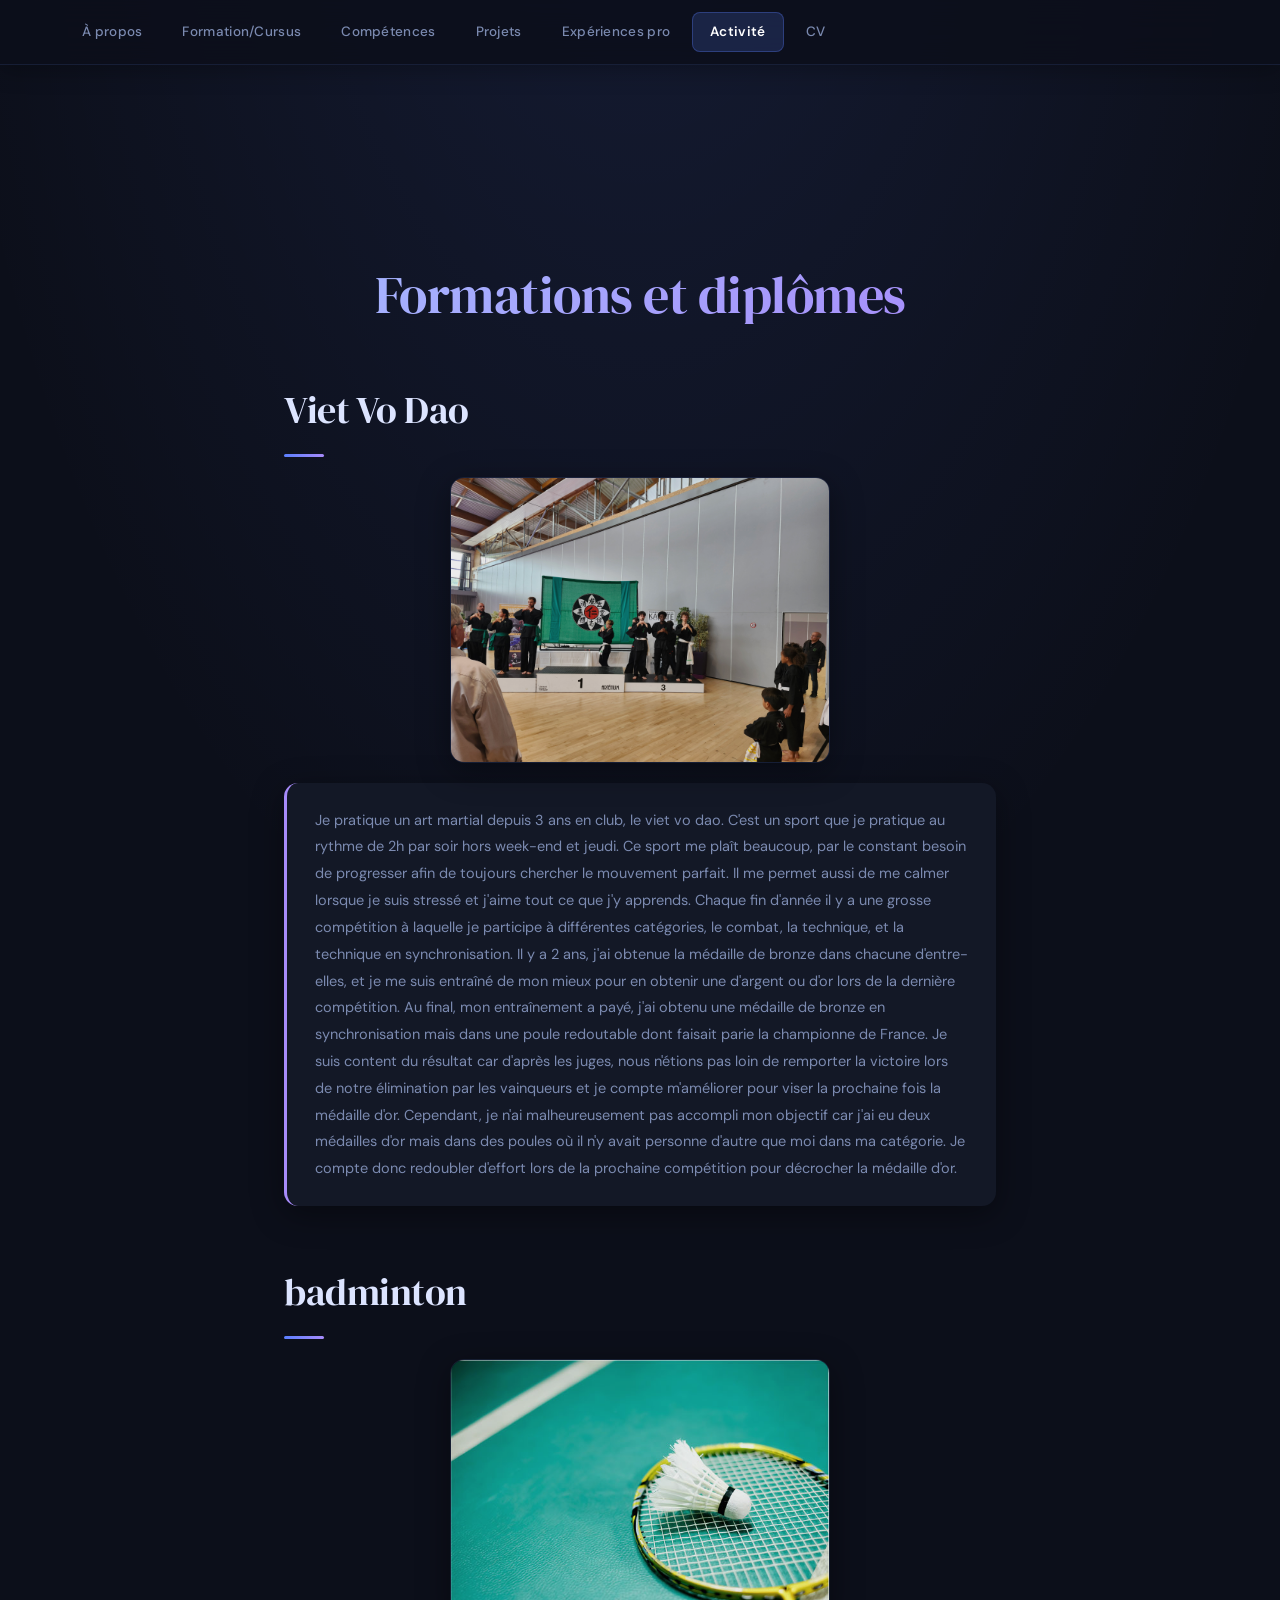
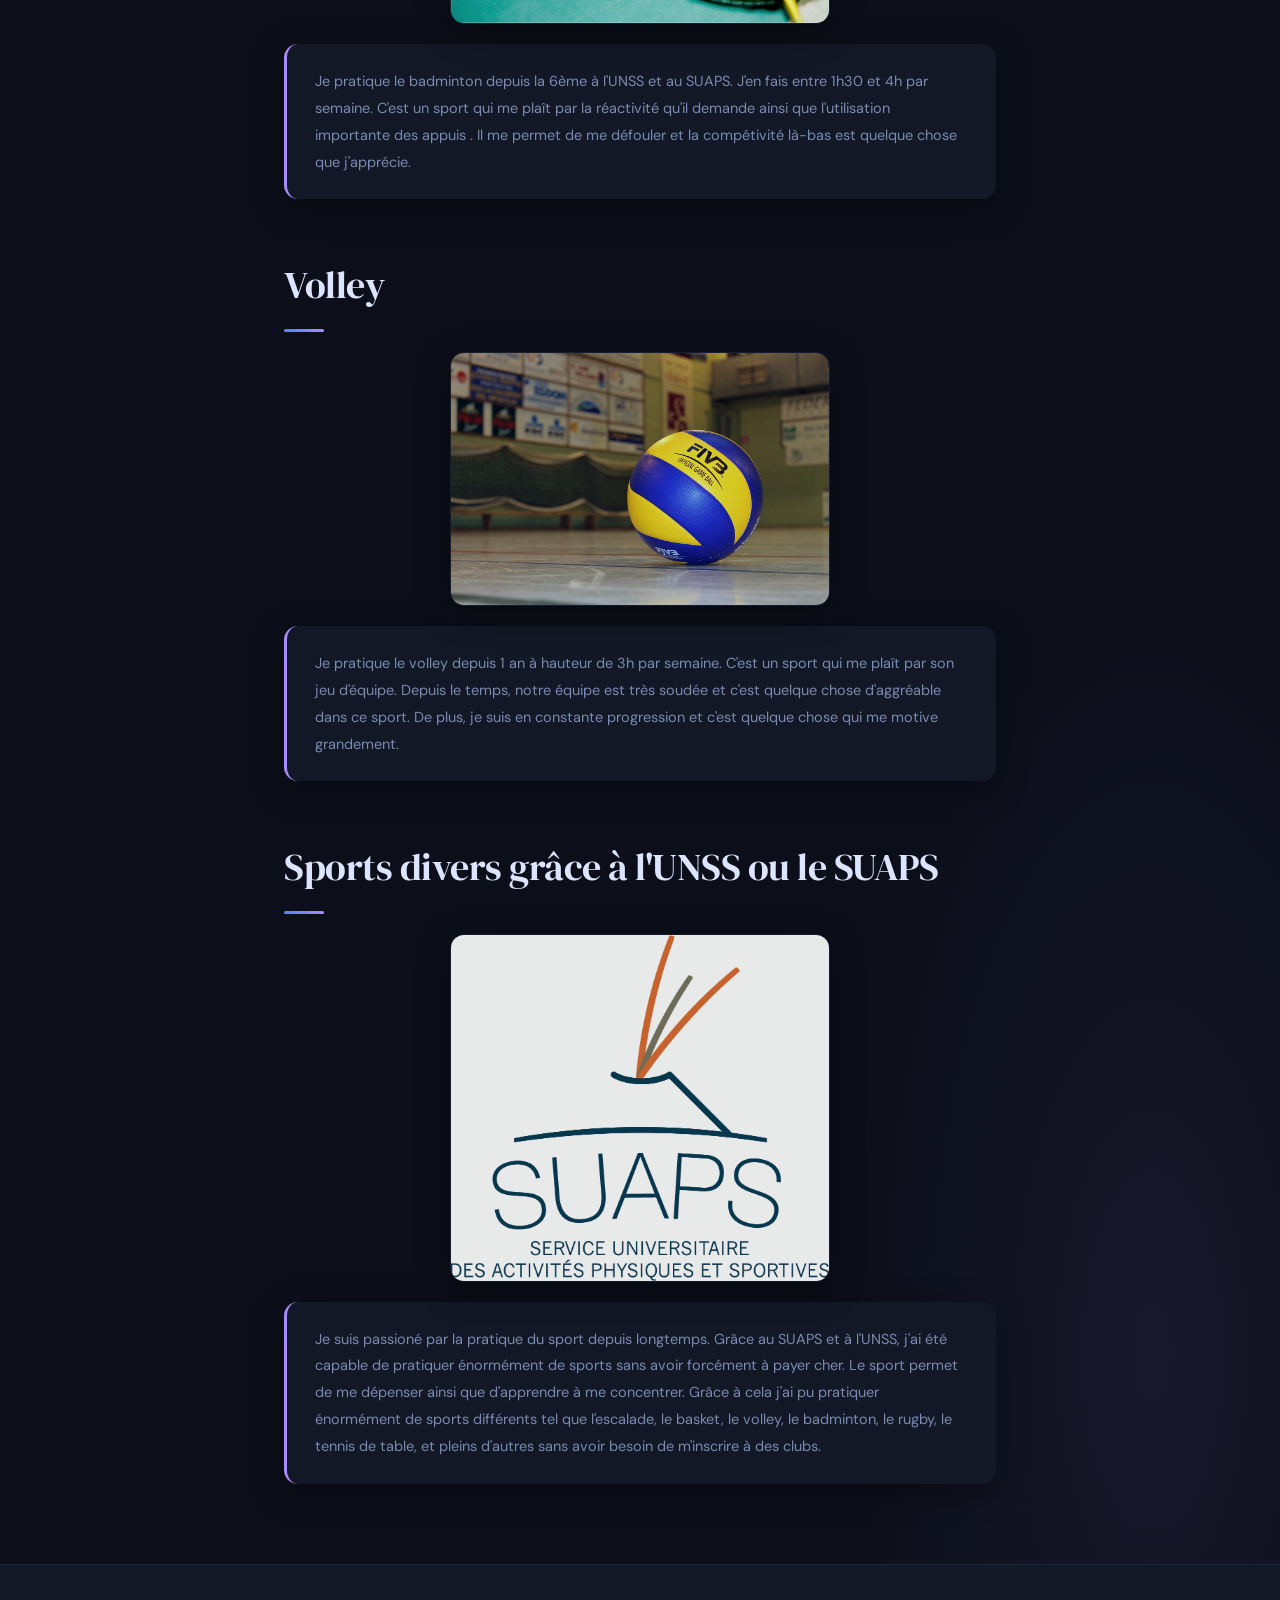
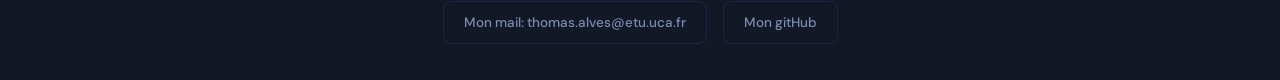
==== pages/activité.html @ bb129e4e "portfolio fait" ====
<!DOCTYPE html>
<html lang="fr">
<head>
    <meta charset="UTF-8">
    <meta name="viewport" content="width=device-width, initial-scale=1.0">
    <link type="text/css" rel="stylesheet" href="../style.css">
    <title>À propos</title>
</head>
<body>
    <header>
        <nav>
            <ul>
                <li><a href="../index.html" >À propos</a></li>
                <li><a href="Formations.html">Formation/Cursus</a></li>
                <li><a href="competences.html">Compétences</a></li>
                <li><a href="projets.html">Projets</a></li>
                <li><a href="experiences.html">Expériences pro</a></li>
                <li><a href="activité.html" class="activePage">Activité</a></li>
                <li><a href="cv.html">CV</a></li>
            </ul>
        </nav>
        <br><br><br><br><br>
        <div class="accueil">
            <h1>Formations et diplômes</h1>
        </div>
        <div class="listeact">
            <h1>Viet Vo Dao</h1>
            <img src="../images/viet.jpg" alt="photo du viet">
            <p>Je pratique un art martial depuis 3 ans en club, le viet vo dao. C'est un sport que je pratique au rythme de 2h par soir hors week-end et jeudi. Ce sport me plaît beaucoup, par le constant besoin de progresser afin de toujours chercher le mouvement parfait. Il me permet aussi de me calmer lorsque je suis stressé et j'aime tout ce que j'y apprends. Chaque fin d'année il y a une grosse compétition à laquelle je participe à différentes catégories, le combat, la technique, et la technique en synchronisation. Il y a 2 ans, j'ai obtenue la médaille de bronze dans chacune d'entre-elles, et je me suis entraîné de mon mieux pour en obtenir une d'argent ou d'or lors de la dernière compétition. Au final, mon entraînement a payé, j'ai obtenu une médaille de bronze en synchronisation mais dans une poule redoutable dont faisait parie la championne de France. Je suis content du résultat car d'après les juges, nous n'étions pas loin de remporter la victoire lors de notre élimination par les vainqueurs et je compte m'améliorer pour viser la prochaine fois la médaille d'or. Cependant, je n'ai malheureusement pas accompli mon objectif car j'ai eu deux médailles d'or mais dans des poules où il n'y avait personne d'autre que moi dans ma catégorie. Je compte donc redoubler d'effort lors de la prochaine compétition pour décrocher la médaille d'or. </p>
            <h1>badminton</h1>
            <img src="../images/bad.jpg" alt="photo du viet">
            <p>Je pratique le badminton depuis la 6ème à l'UNSS et au SUAPS. J'en fais entre 1h30 et 4h par semaine. C'est un sport qui me plaît par la réactivité qu'il demande ainsi que l'utilisation importante des appuis . Il me permet de me défouler et la compétivité là-bas est quelque chose que j'apprécie. </p>
            
            <h1>Volley</h1>
            <img src="../images/image_volley.jpg" alt="photo du volley">
            <p>Je pratique le volley depuis 1 an à hauteur de 3h par semaine. C'est un sport qui me plaît par son jeu d'équipe. Depuis le temps, notre équipe est très soudée et c'est quelque chose d'aggréable dans ce sport. De plus, je suis en constante progression et c'est quelque chose qui me motive grandement.</p>


            <h1>Sports divers grâce à l'UNSS ou le SUAPS</h1>
            <img src="../images/suaps.jpg" alt="photo du viet">
            <p>Je suis passioné par la pratique du sport depuis longtemps. Grâce au SUAPS et à l'UNSS, j'ai été capable de pratiquer énormément de sports sans avoir forcément à payer cher. Le sport permet de me dépenser ainsi que d'apprendre à me concentrer. Grâce à cela j'ai pu pratiquer énormément de sports différents tel que l'escalade, le basket, le volley, le badminton, le rugby, le tennis de table, et pleins d'autres sans avoir besoin de m'inscrire à des clubs. </p>
    </header>
    <footer class="footer">
        <a href="mailto:thomas.alves@etu.uca.fr">Mon mail: thomas.alves@etu.uca.fr</a>
        <a href="https://github.com/tohsam">Mon gitHub</a>
    </footer>
</body>
</html>
---- style.css ----
@import url('https://fonts.googleapis.com/css2?family=DM+Serif+Display:ital@0;1&family=DM+Sans:ital,opsz,wght@0,9..40,300;0,9..40,400;0,9..40,500;0,9..40,600;1,9..40,300&display=swap');
 
/* ===== VARIABLES ===== */
:root {
    --bg:         #0c0f1a;
    --surface:    #131826;
    --surface-2:  #1c2237;
    --border:     rgba(100, 140, 255, 0.12);
    --border-glow:rgba(100, 140, 255, 0.35);
    --accent:     #5b7fff;
    --accent-2:   #a78bfa;
    --text:       #dce4ff;
    --text-muted: #7b8ab0;
    --white:      #ffffff;
    --radius:     14px;
    --radius-sm:  8px;
    --transition: all 0.3s cubic-bezier(0.4, 0, 0.2, 1);
    --shadow:     0 8px 32px rgba(0, 0, 0, 0.4);
    --glow:       0 0 30px rgba(91, 127, 255, 0.18);
}
 
/* ===== RESET ===== */
*, *::before, *::after {
    margin: 0;
    padding: 0;
    box-sizing: border-box;
    text-decoration: none;
}
 
html {
    scroll-behavior: smooth;
}
 
body {
    font-family: 'DM Sans', sans-serif;
    background-color: var(--bg);
    background-image:
        radial-gradient(ellipse 80% 60% at 50% -10%, rgba(91, 127, 255, 0.12) 0%, transparent 70%),
        radial-gradient(ellipse 40% 40% at 90% 90%, rgba(167, 139, 250, 0.07) 0%, transparent 60%);
    color: var(--text);
    line-height: 1.6;
    min-height: 100vh;
    display: flex;
    flex-direction: column;
}
 
/* ===== NAVIGATION ===== */
nav {
    position: sticky;
    top: 0;
    z-index: 1000;
    background: rgba(12, 15, 26, 0.85);
    backdrop-filter: blur(20px);
    -webkit-backdrop-filter: blur(20px);
    border-bottom: 1px solid var(--border);
    box-shadow: 0 4px 24px rgba(0, 0, 0, 0.3);
}
 
nav ul {
    list-style: none;
    display: flex;
    flex-direction: row;
    flex-wrap: wrap;
    gap: 4px;
    padding: 12px 24px;
    max-width: 1200px;
    margin: 0 auto;
}
 
nav ul li {
    display: flex;
    align-items: center;
}
 
nav ul li a {
    display: block;
    padding: 9px 18px;
    color: var(--text-muted);
    font-size: 13.5px;
    font-weight: 500;
    letter-spacing: 0.3px;
    border-radius: var(--radius-sm);
    transition: var(--transition);
    position: relative;
}
 
nav ul li a:hover {
    color: var(--white);
    background: rgba(91, 127, 255, 0.1);
}
 
nav ul li a.activePage {
    color: var(--white);
    background: rgba(91, 127, 255, 0.18);
    font-weight: 600;
    box-shadow: inset 0 0 0 1px rgba(91, 127, 255, 0.3);
}
 
/* ===== PAGE HEADER / HERO ===== */
header {
    /* not sticky — just a container */
}
 
/* ===== ACCUEIL (hero block) ===== */
.accueil {
    width: 100%;
    max-width: 760px;
    margin: 72px auto 56px;
    padding: 0 24px;
    text-align: center;
    animation: fadeUp 0.7s ease both;
}
 
.accueil h1 {
    font-family: 'DM Serif Display', serif;
    font-size: clamp(36px, 6vw, 60px);
    font-weight: 400;
    line-height: 1.15;
    letter-spacing: -1px;
    margin-bottom: 28px;
    background: linear-gradient(135deg, #a5b8ff 0%, var(--accent-2) 100%);
    -webkit-background-clip: text;
    -webkit-text-fill-color: transparent;
    background-clip: text;
}
 
.accueil p {
    font-size: 16px;
    color: var(--text-muted);
    line-height: 1.85;
    margin-bottom: 16px;
    text-align: left;
    font-weight: 300;
}
 
.accueil img {
    width: 160px;
    height: 160px;
    border-radius: 50%;
    object-fit: cover;
    margin-bottom: 32px;
    border: 3px solid var(--border-glow);
    box-shadow: 0 0 0 6px rgba(91, 127, 255, 0.08), var(--shadow);
    transition: var(--transition);
    display: block;
    margin-left: auto;
    margin-right: auto;
}
 
.accueil img:hover {
    transform: scale(1.05);
    box-shadow: 0 0 0 8px rgba(91, 127, 255, 0.14), var(--glow), var(--shadow);
}
 
/* ===== SECTION TITLES (shared) ===== */
.listepro h1,
.liste h1,
.listeact h1 {
    font-family: 'DM Serif Display', serif;
    font-size: clamp(26px, 4vw, 38px);
    font-weight: 400;
    color: var(--text);
    margin: 56px 0 20px;
    padding-bottom: 16px;
    position: relative;
    letter-spacing: -0.5px;
}
 
.listepro h1::after,
.liste h1::after,
.listeact h1::after {
    content: '';
    position: absolute;
    bottom: 0;
    left: 0;
    width: 40px;
    height: 3px;
    background: linear-gradient(90deg, var(--accent) 0%, var(--accent-2) 100%);
    border-radius: 2px;
}
 
/* ===== PROJETS ===== */
.listepro {
    width: 100%;
    max-width: 860px;
    margin: 0 auto 80px;
    padding: 0 24px;
}
 
.listepro > h1:first-child {
    margin-top: 0;
}
 
.listepro img {
    width: 100%;
    max-width: 580px;
    height: auto;
    border-radius: var(--radius);
    margin: 24px auto;
    display: block;
    object-fit: cover;
    border: 1px solid var(--border);
    box-shadow: var(--shadow);
    transition: var(--transition);
    filter: brightness(0.92) saturate(0.9);
}
 
.listepro img:hover {
    transform: translateY(-6px);
    filter: brightness(1) saturate(1);
    box-shadow: 0 20px 48px rgba(0, 0, 0, 0.5), var(--glow);
    border-color: var(--border-glow);
}
 
.listepro p {
    font-size: 14.5px;
    color: var(--text-muted);
    line-height: 1.85;
    margin-bottom: 40px;
    padding: 24px 28px;
    background: var(--surface);
    border-radius: var(--radius);
    border-left: 3px solid var(--accent);
    box-shadow: var(--shadow);
    text-align: left;
}
 
/* ===== LISTE (formations, experiences) ===== */
.liste {
    width: 100%;
    max-width: 760px;
    margin: 0 auto 80px;
    padding: 0 24px;
    text-align: left;
}
 
.liste img {
    width: 100%;
    max-width: 460px;
    height: auto;
    border-radius: var(--radius);
    margin: 20px auto;
    display: block;
    border: 1px solid var(--border);
    box-shadow: var(--shadow);
    transition: var(--transition);
    filter: brightness(0.92) saturate(0.9);
}
 
.liste img:hover {
    transform: translateY(-6px);
    filter: brightness(1) saturate(1);
    box-shadow: 0 20px 48px rgba(0, 0, 0, 0.5), var(--glow);
    border-color: var(--border-glow);
}
 
.liste p {
    font-size: 14.5px;
    color: var(--text-muted);
    line-height: 1.85;
    margin-bottom: 40px;
    padding: 24px 28px;
    background: var(--surface);
    border-radius: var(--radius);
    border-left: 3px solid var(--accent-2);
    box-shadow: var(--shadow);
    text-align: left;
}
 
/* ===== ACTIVITÉS ===== */
.listeact {
    width: 100%;
    max-width: 760px;
    margin: 0 auto 80px;
    padding: 0 24px;
    text-align: left;
}
 
.listeact img {
    width: 100%;
    max-width: 380px;
    height: auto;
    border-radius: var(--radius);
    margin: 20px auto;
    display: block;
    border: 1px solid var(--border);
    box-shadow: var(--shadow);
    transition: var(--transition);
    filter: brightness(0.92) saturate(0.9);
}
 
.listeact img:hover {
    transform: translateY(-6px);
    filter: brightness(1) saturate(1);
    box-shadow: 0 20px 48px rgba(0, 0, 0, 0.5), var(--glow);
    border-color: var(--border-glow);
}
 
.listeact p {
    font-size: 14.5px;
    color: var(--text-muted);
    line-height: 1.85;
    margin-bottom: 40px;
    padding: 24px 28px;
    background: var(--surface);
    border-radius: var(--radius);
    border-left: 3px solid var(--accent-2);
    box-shadow: var(--shadow);
    text-align: left;
}
 
/* ===== COMPÉTENCES ===== */
.competences {
    display: grid;
    grid-template-columns: repeat(auto-fit, minmax(320px, 1fr));
    gap: 20px;
    padding: 0 24px 80px;
    max-width: 1100px;
    margin: 0 auto;
    width: 100%;
}
 
.competence {
    display: flex;
    flex-direction: row;
    align-items: flex-start;
    gap: 20px;
    padding: 28px 24px;
    background: var(--surface);
    border-radius: var(--radius);
    border: 1px solid var(--border);
    box-shadow: var(--shadow);
    transition: var(--transition);
    cursor: default;
}
 
.competence:hover {
    transform: translateY(-5px);
    border-color: var(--border-glow);
    box-shadow: 0 16px 40px rgba(0, 0, 0, 0.5), var(--glow);
    background: var(--surface-2);
}
 
.competence img {
    width: 44px;
    height: 44px;
    object-fit: contain;
    flex-shrink: 0;
    margin-top: 2px;
    filter: drop-shadow(0 2px 6px rgba(91, 127, 255, 0.3));
}
 
.competence div {
    display: flex;
    flex-direction: column;
    gap: 8px;
}
 
.competence h2 {
    font-size: 17px;
    font-weight: 600;
    color: var(--text);
    letter-spacing: -0.2px;
}
 
.competence p {
    font-size: 13.5px;
    color: var(--text-muted);
    line-height: 1.7;
    font-weight: 300;
}
 
/* ===== SECTION TITLE (page-level h1 in .accueil on sub-pages) ===== */
.accueil h1 {
    font-family: 'DM Serif Display', serif;
    font-size: clamp(32px, 5vw, 52px);
    font-weight: 400;
    background: linear-gradient(135deg, #a5b8ff 0%, var(--accent-2) 100%);
    -webkit-background-clip: text;
    -webkit-text-fill-color: transparent;
    background-clip: text;
    margin-bottom: 20px;
    letter-spacing: -0.5px;
}
 
/* ===== CV BUTTON ===== */
.button-container {
    text-align: center;
    margin: 40px auto 60px;
}
 
.download-button {
    display: inline-flex;
    align-items: center;
    gap: 10px;
    padding: 14px 32px;
    background: linear-gradient(135deg, var(--accent) 0%, var(--accent-2) 100%);
    color: var(--white);
    font-family: 'DM Sans', sans-serif;
    font-weight: 600;
    font-size: 15px;
    border-radius: var(--radius);
    letter-spacing: 0.3px;
    transition: var(--transition);
    box-shadow: 0 4px 20px rgba(91, 127, 255, 0.35);
    border: none;
    cursor: pointer;
}
 
.download-button:hover {
    transform: translateY(-3px);
    box-shadow: 0 10px 32px rgba(91, 127, 255, 0.5);
    filter: brightness(1.1);
}
 
/* ===== FOOTER ===== */
.footer {
    display: flex;
    justify-content: center;
    align-items: center;
    flex-wrap: wrap;
    gap: 16px;
    padding: 36px 24px;
    margin-top: auto;
    background: var(--surface);
    border-top: 1px solid var(--border);
}
 
.footer a {
    display: inline-flex;
    align-items: center;
    gap: 8px;
    color: var(--text-muted);
    font-size: 13.5px;
    font-weight: 500;
    padding: 10px 20px;
    border-radius: var(--radius-sm);
    border: 1px solid var(--border);
    background: transparent;
    transition: var(--transition);
}
 
.footer a:hover {
    color: var(--white);
    border-color: var(--border-glow);
    background: rgba(91, 127, 255, 0.08);
    transform: translateY(-2px);
    box-shadow: var(--glow);
}
 
/* ===== ANIMATIONS ===== */
@keyframes fadeUp {
    from {
        opacity: 0;
        transform: translateY(24px);
    }
    to {
        opacity: 1;
        transform: translateY(0);
    }
}
 
/* ===== RESPONSIVE ===== */
@media (max-width: 768px) {
    nav ul {
        padding: 10px 16px;
        gap: 3px;
    }
 
    nav ul li a {
        padding: 8px 12px;
        font-size: 12.5px;
    }
 
    .accueil {
        margin: 48px auto 40px;
    }
 
    .competences {
        grid-template-columns: 1fr;
        gap: 14px;
    }
 
    .listepro,
    .liste,
    .listeact {
        padding: 0 16px;
    }
}
 
@media (max-width: 480px) {
    nav ul li a {
        padding: 7px 10px;
        font-size: 11px;
    }
 
    .accueil h1 {
        font-size: 28px;
    }
 
    .accueil img {
        width: 130px;
        height: 130px;
    }
 
    .listepro p,
    .liste p,
    .listeact p {
        padding: 18px 20px;
    }
 
    .competence {
        flex-direction: column;
        align-items: flex-start;
    }
}
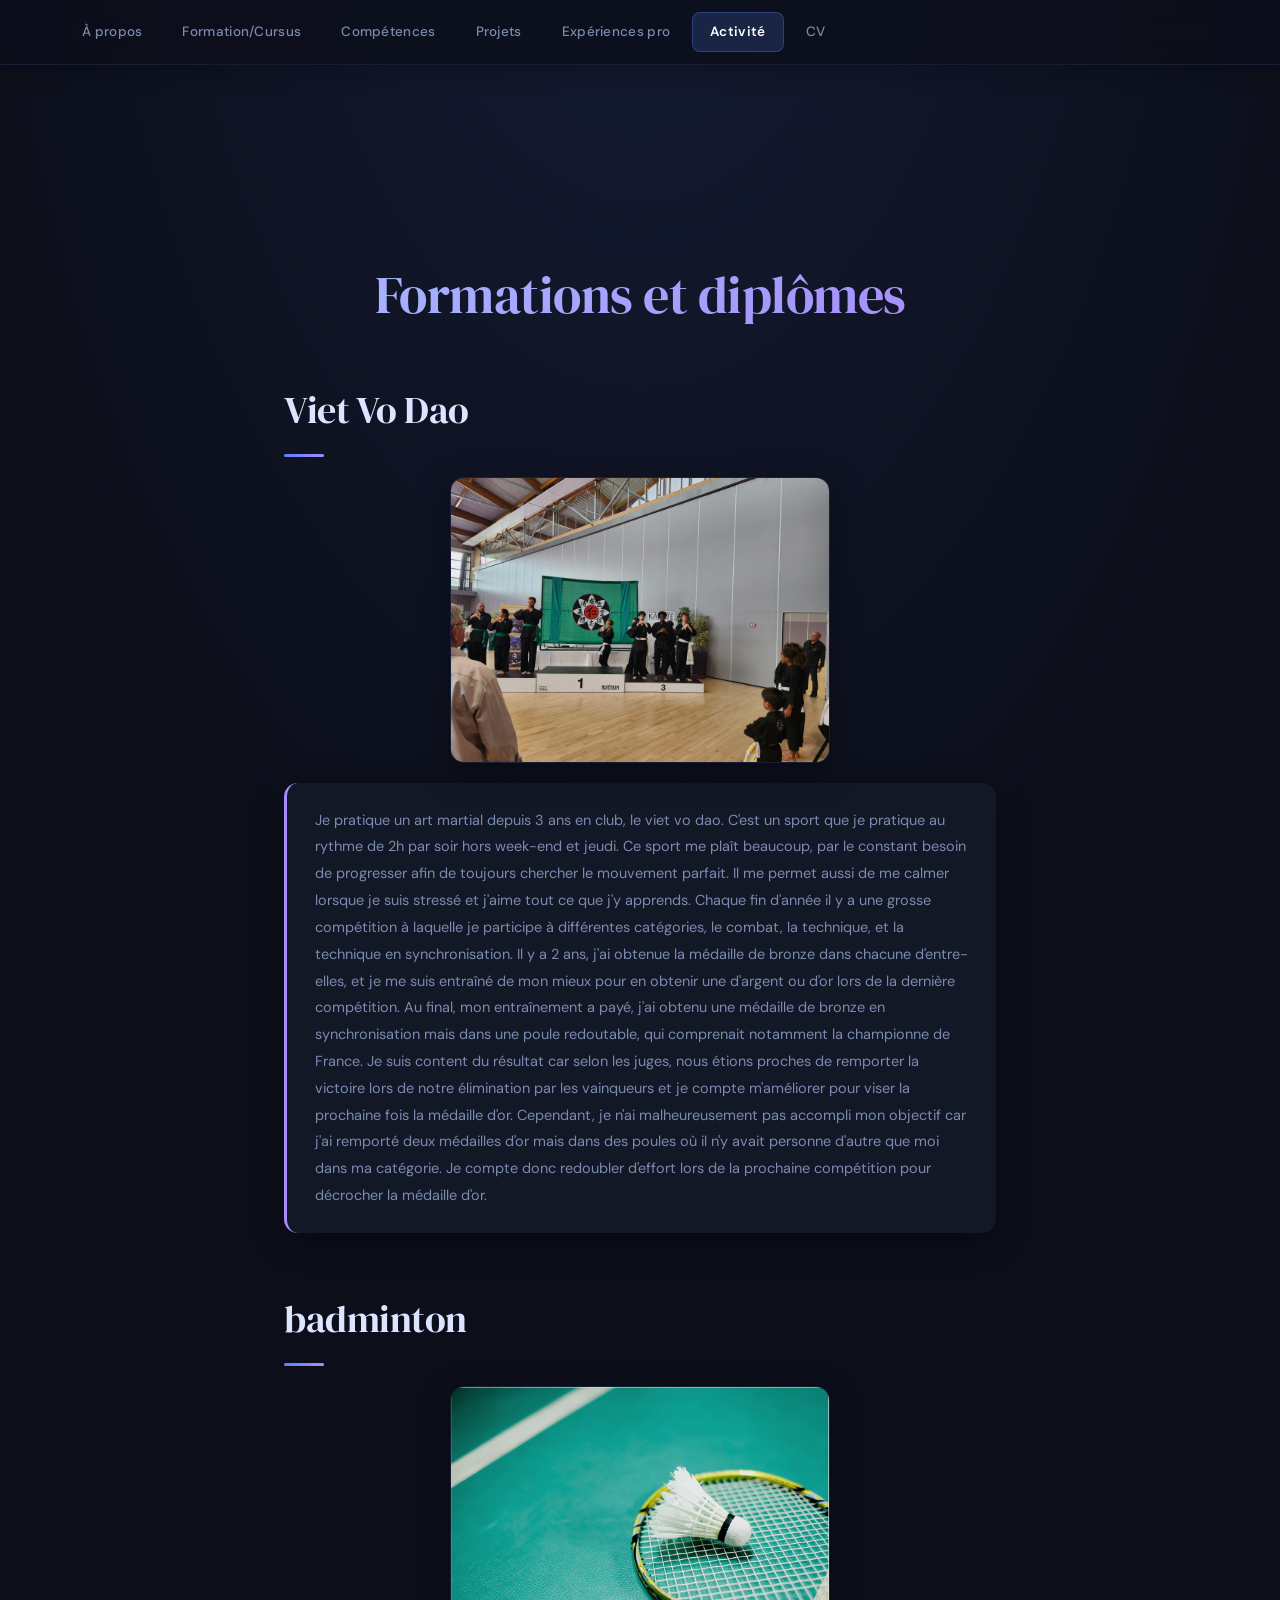
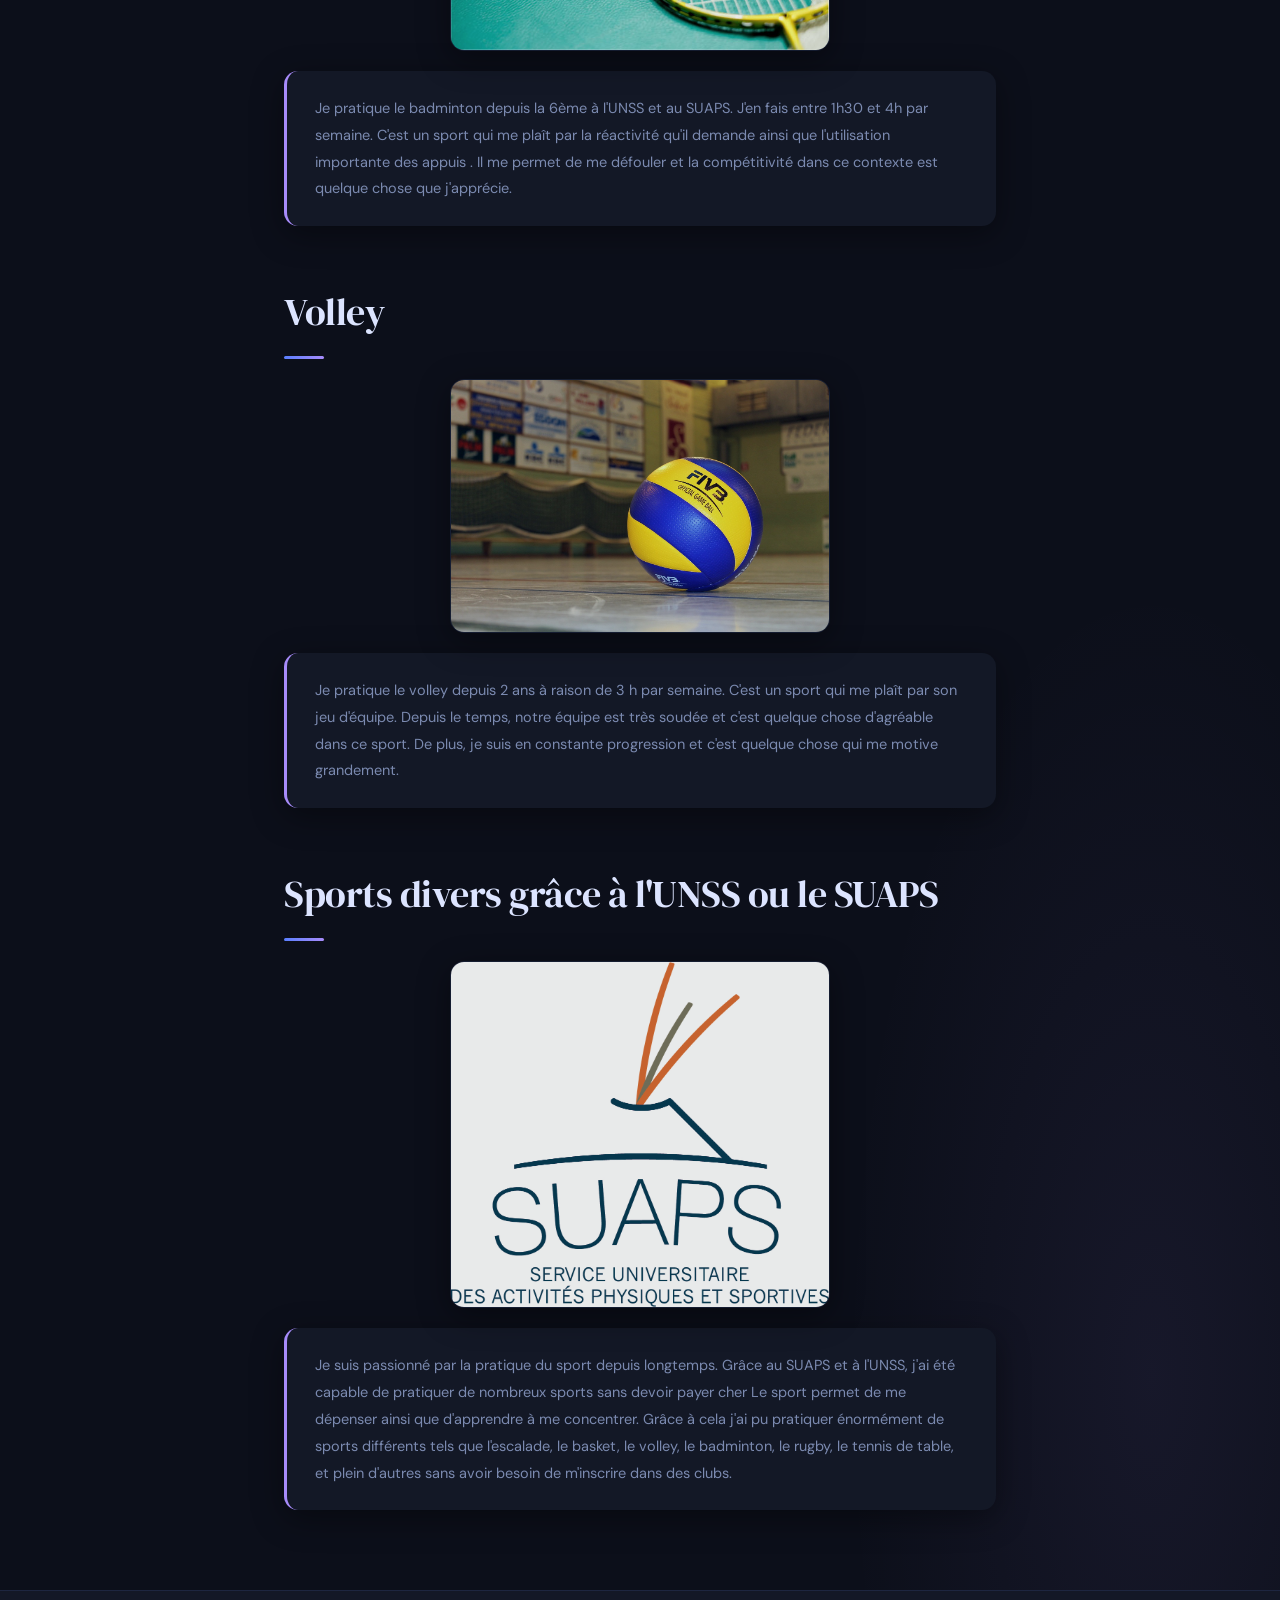
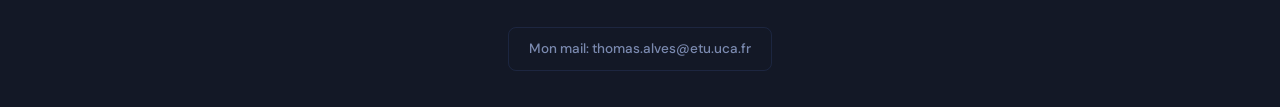
==== commit a1e2f814: "Update sports descriptions and fix typos" ====
--- a/pages/activité.html
+++ b/pages/activité.html
@@ -26,23 +26,22 @@
         <div class="listeact">
             <h1>Viet Vo Dao</h1>
             <img src="../images/viet.jpg" alt="photo du viet">
-            <p>Je pratique un art martial depuis 3 ans en club, le viet vo dao. C'est un sport que je pratique au rythme de 2h par soir hors week-end et jeudi. Ce sport me plaît beaucoup, par le constant besoin de progresser afin de toujours chercher le mouvement parfait. Il me permet aussi de me calmer lorsque je suis stressé et j'aime tout ce que j'y apprends. Chaque fin d'année il y a une grosse compétition à laquelle je participe à différentes catégories, le combat, la technique, et la technique en synchronisation. Il y a 2 ans, j'ai obtenue la médaille de bronze dans chacune d'entre-elles, et je me suis entraîné de mon mieux pour en obtenir une d'argent ou d'or lors de la dernière compétition. Au final, mon entraînement a payé, j'ai obtenu une médaille de bronze en synchronisation mais dans une poule redoutable dont faisait parie la championne de France. Je suis content du résultat car d'après les juges, nous n'étions pas loin de remporter la victoire lors de notre élimination par les vainqueurs et je compte m'améliorer pour viser la prochaine fois la médaille d'or. Cependant, je n'ai malheureusement pas accompli mon objectif car j'ai eu deux médailles d'or mais dans des poules où il n'y avait personne d'autre que moi dans ma catégorie. Je compte donc redoubler d'effort lors de la prochaine compétition pour décrocher la médaille d'or. </p>
+            <p>Je pratique un art martial depuis 3 ans en club, le viet vo dao. C'est un sport que je pratique au rythme de 2h par soir hors week-end et jeudi. Ce sport me plaît beaucoup, par le constant besoin de progresser afin de toujours chercher le mouvement parfait. Il me permet aussi de me calmer lorsque je suis stressé et j'aime tout ce que j'y apprends. Chaque fin d'année il y a une grosse compétition à laquelle je participe à différentes catégories, le combat, la technique, et la technique en synchronisation. Il y a 2 ans, j'ai obtenue la médaille de bronze dans chacune d'entre-elles, et je me suis entraîné de mon mieux pour en obtenir une d'argent ou d'or lors de la dernière compétition. Au final, mon entraînement a payé, j'ai obtenu une médaille de bronze en synchronisation mais dans une poule redoutable, qui comprenait notamment la championne de France. Je suis content du résultat car selon les juges, nous étions proches de remporter la victoire lors de notre élimination par les vainqueurs et je compte m'améliorer pour viser la prochaine fois la médaille d'or. Cependant, je n'ai malheureusement pas accompli mon objectif car j'ai remporté deux médailles d'or mais dans des poules où il n'y avait personne d'autre que moi dans ma catégorie. Je compte donc redoubler d'effort lors de la prochaine compétition pour décrocher la médaille d'or. </p>
             <h1>badminton</h1>
             <img src="../images/bad.jpg" alt="photo du viet">
-            <p>Je pratique le badminton depuis la 6ème à l'UNSS et au SUAPS. J'en fais entre 1h30 et 4h par semaine. C'est un sport qui me plaît par la réactivité qu'il demande ainsi que l'utilisation importante des appuis . Il me permet de me défouler et la compétivité là-bas est quelque chose que j'apprécie. </p>
+            <p>Je pratique le badminton depuis la 6ème à l'UNSS et au SUAPS. J'en fais entre 1h30 et 4h par semaine. C'est un sport qui me plaît par la réactivité qu'il demande ainsi que l'utilisation importante des appuis . Il me permet de me défouler et la compétitivité dans ce contexte est quelque chose que j'apprécie. </p>
             
             <h1>Volley</h1>
             <img src="../images/image_volley.jpg" alt="photo du volley">
-            <p>Je pratique le volley depuis 1 an à hauteur de 3h par semaine. C'est un sport qui me plaît par son jeu d'équipe. Depuis le temps, notre équipe est très soudée et c'est quelque chose d'aggréable dans ce sport. De plus, je suis en constante progression et c'est quelque chose qui me motive grandement.</p>
+            <p>Je pratique le volley depuis 2 ans à raison de 3 h par semaine. C'est un sport qui me plaît par son jeu d'équipe. Depuis le temps, notre équipe est très soudée et c'est quelque chose d'agréable dans ce sport. De plus, je suis en constante progression et c'est quelque chose qui me motive grandement.</p>
 
 
             <h1>Sports divers grâce à l'UNSS ou le SUAPS</h1>
             <img src="../images/suaps.jpg" alt="photo du viet">
-            <p>Je suis passioné par la pratique du sport depuis longtemps. Grâce au SUAPS et à l'UNSS, j'ai été capable de pratiquer énormément de sports sans avoir forcément à payer cher. Le sport permet de me dépenser ainsi que d'apprendre à me concentrer. Grâce à cela j'ai pu pratiquer énormément de sports différents tel que l'escalade, le basket, le volley, le badminton, le rugby, le tennis de table, et pleins d'autres sans avoir besoin de m'inscrire à des clubs. </p>
+            <p>Je suis passionné par la pratique du sport depuis longtemps. Grâce au SUAPS et à l'UNSS, j'ai été capable de pratiquer de nombreux sports sans devoir payer cher Le sport permet de me dépenser ainsi que d'apprendre à me concentrer. Grâce à cela j'ai pu pratiquer énormément de sports différents tels que l'escalade, le basket, le volley, le badminton, le rugby, le tennis de table, et plein d'autres sans avoir besoin de m'inscrire dans des clubs. </p>
     </header>
     <footer class="footer">
         <a href="mailto:thomas.alves@etu.uca.fr">Mon mail: thomas.alves@etu.uca.fr</a>
-        <a href="https://github.com/tohsam">Mon gitHub</a>
     </footer>
 </body>
-</html>+</html>
